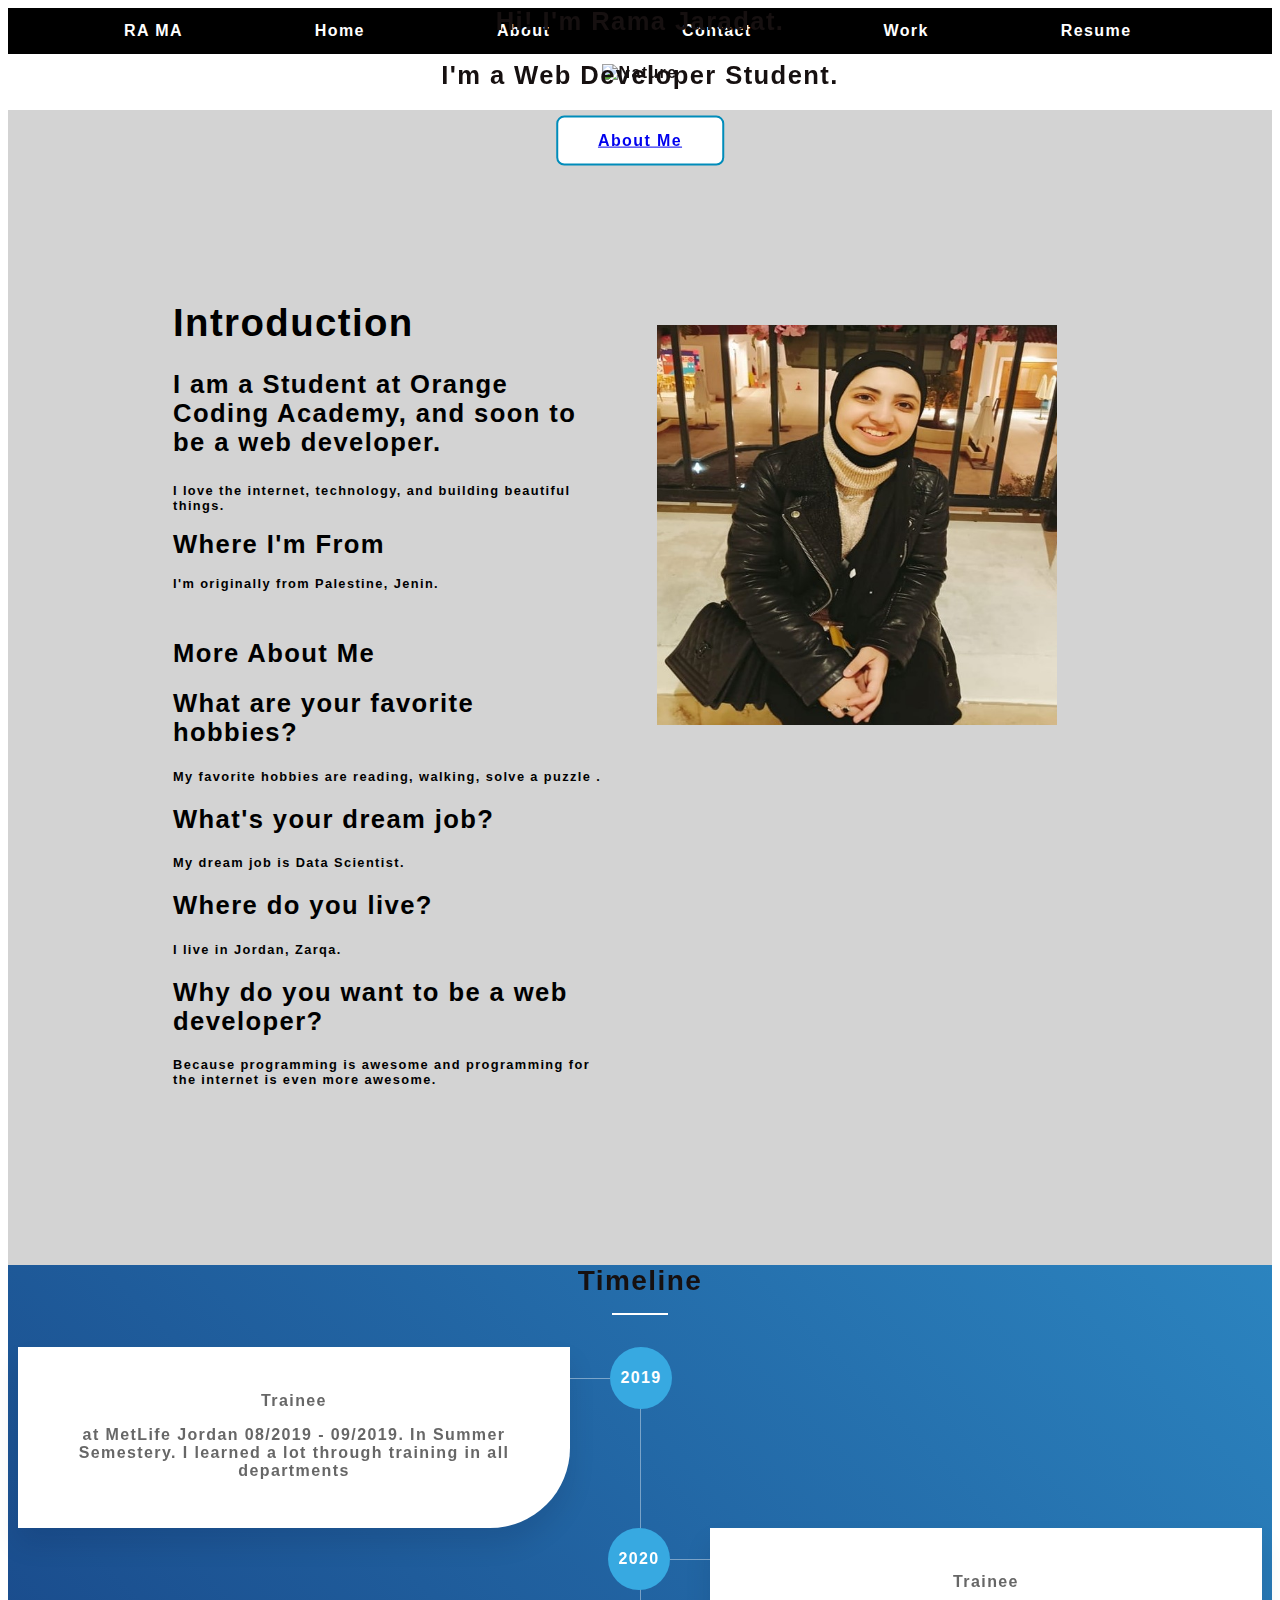
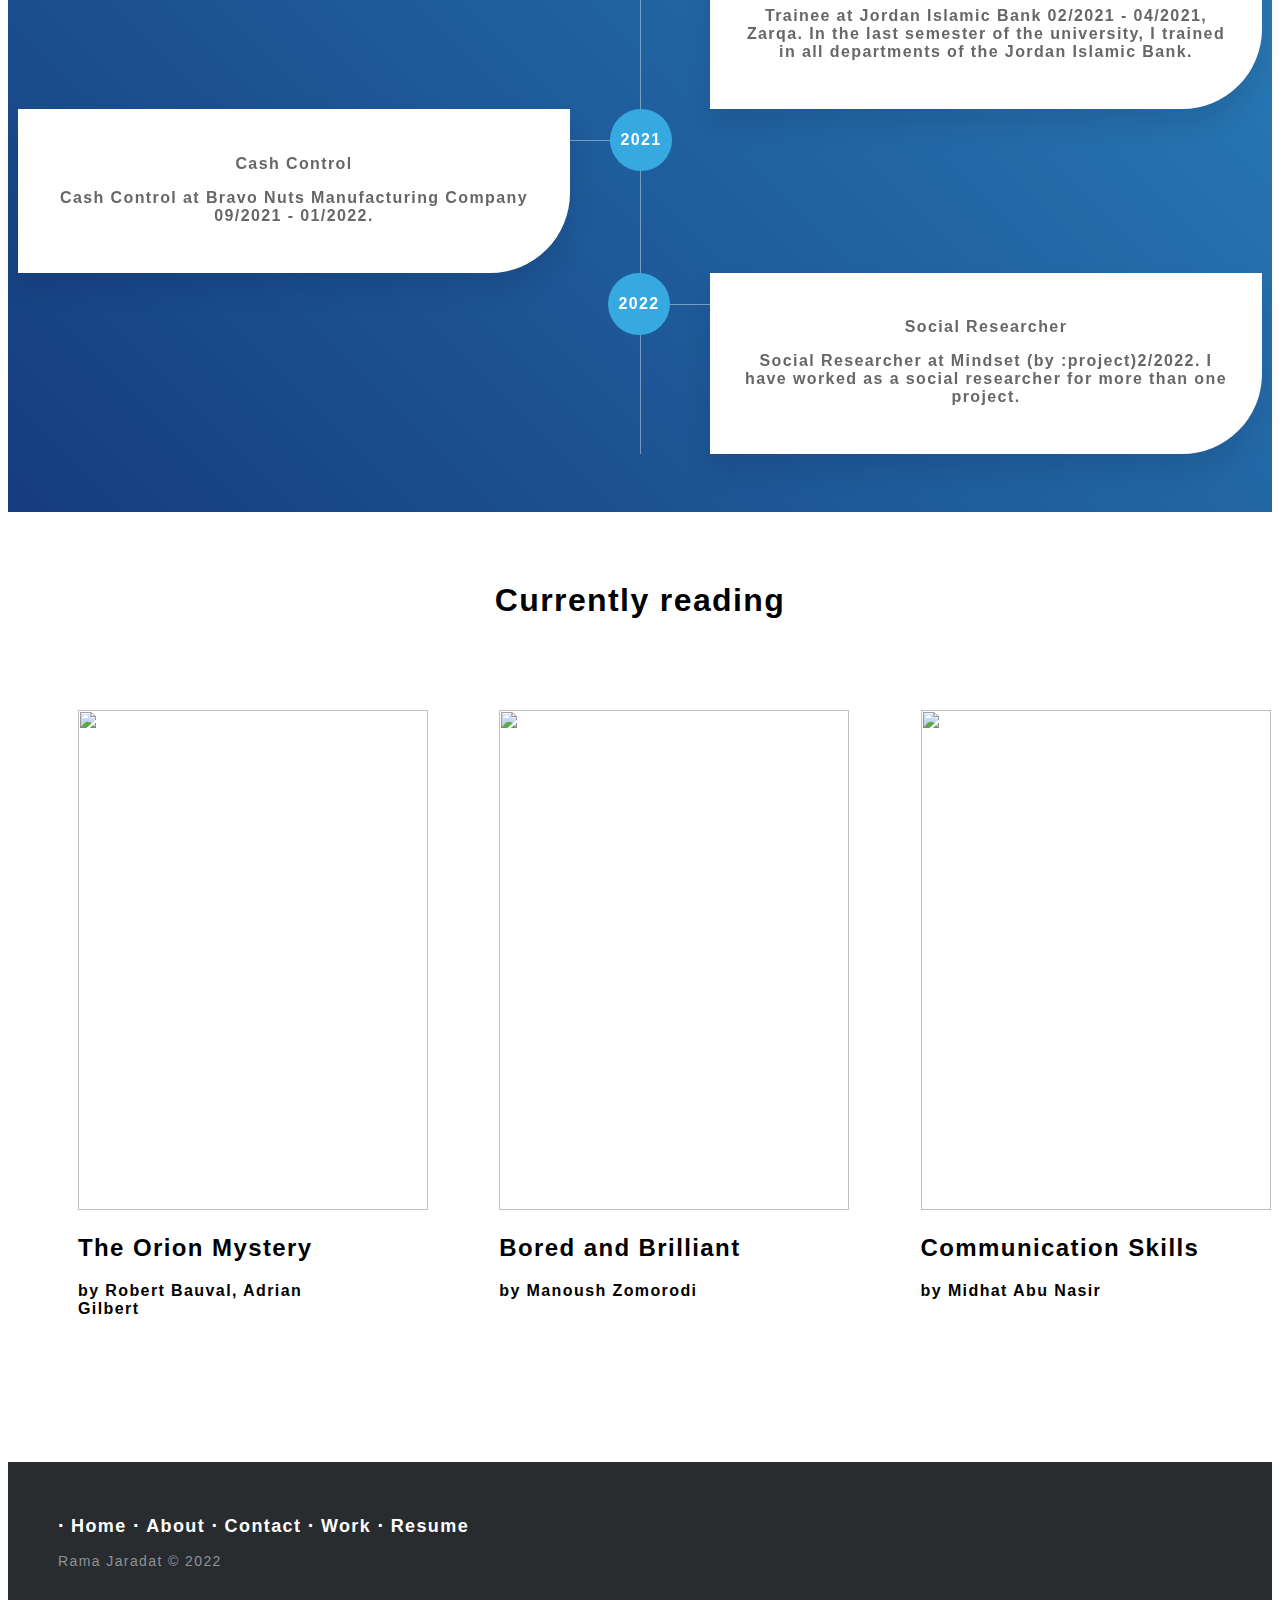
==== index.html @ 8adb6eec "added project2" ====
<!DOCTYPE html>
<html lang="en">
  <head>
    <meta charset="UTF-8" />
    <meta http-equiv="X-UA-Compatible" content="IE=edge" />
    <meta name="viewport" content="width=device-width, initial-scale=1.0" />
    <title>Document</title>
    <link rel="stylesheet" href="style.css" />
    <link rel="stylesheet" href="../css.Bootdtrap.css" />
    <link rel="stylesheet" href="https://cdnjs.cloudflare.com/ajax/libs/font-awesome/4.7.0/css/font-awesome.min.css">
    

    
  </head>
  <body>
    <header class="header">
      <nav>
        <ul>
          <li>
            <a href="index.html" aria-disabled="True"><strong>RA MA</strong></a>
          </li>

          <li class="Home"><a href="index.html">Home</a></li>
          <li class="Home"><a href="#img2">About</a></li>
          <li class="Home"><a href="index1.html">Contact</a></li>
          <li class="Home"><a href="index2.html">Work</a></li>
          <li class="Home"><a href="Rama jaradat.pdf">Resume</a></li>

        </ul>
      </nav>
    </header>
    <main>
      <section class="section1">
        <div class="container">
          <img
            src="https://p4.wallpaperbetter.com/wallpaper/556/970/373/artwork-white-hexagon-abstract-3d-hd-wallpaper-preview.jpg"
            alt="Nature"
            style="width: 105%"
          />
          <div class="centered">
            <p style="font-size:2vw;">Hi! I'm Rama Jaradat.</p>
            <p style="font-size:2vw;"><strong> I'm a Web Developer Student.</strong></p>
            <button class="button"><a href="#img2">About Me</a></button>
          </div>
        </div>
      </section>
      <br />
      <div id="sec">
        <section>
          <h1 style="font-size:3vw;">Introduction</h1>
          <p style="font-size:2vw;">
            I am a Student at Orange Coding Academy, and soon to
            be a web developer.
          </p>
          <p style="font-size:1vw;">I love the internet, technology, and building beautiful things.</p>
          <!-- </section>
        <section class="location-section"> -->
          <h1 style="font-size:2vw;">Where I'm From</h1>
          <p style="font-size:1vw;">I'm originally from Palestine, Jenin.</p>

          <!-- </section>
        <section class="questions-section"> -->
          <br />
          <h1 style="font-size:2vw;">More About Me</h1>

          <h2 style="font-size:2vw;">What are your favorite hobbies?</h2>
          <p style="font-size:1vw;">
            My favorite hobbies are reading, walking, solve a puzzle  .
          </p>
          <h2 style="font-size:2vw;">What's your dream job?</h2>
          <p style="font-size:1vw;">
            My dream job is Data Scientist.
          </p>
          <h2 style="font-size:2vw;">Where do you live?</h2>
          <p style="font-size:1vw;">
            I live in Jordan, Zarqa.
          </p>
          <h2 style="font-size:2vw;">Why do you want to be a web developer?</h2>
          <p style="font-size:1vw;">
            Because programming is awesome and programming for the internet is
            even more awesome.
        </section>

          </p>

        <br />
        <br />
        <br />
        <div id="img2"><img src="2.jpg" alt="" /></div>
      </div>
      
      <br /><br /><br />


      <section>
        
        <div class="bg-gradient_solid">
          <div class="container">
            <div class="section-header">
                
              <h2>Timeline</h2>
              <hr />
            </div>
            <div class="steps">
              <div class="steps-container">
                <div class="content">
                  <h2>Trainee</h2>
                  <p>
                     at MetLife Jordan 08/2019 - 09/2019.
                     In Summer Semestery. I learned a lot through training in all departments
                  </p>
                </div>
                <i class="step-line"></i>
                <div class="date">2019</div>
              </div>
              <div class="steps-container">
                <div class="content">
                  <h2>Trainee</h2>
                  <p>
                    Trainee at Jordan Islamic Bank 02/2021 - 04/2021, Zarqa.
                    In the last semester of the university, I trained in all departments of the Jordan Islamic Bank.

                  </p>
                </div>
                <i class="step-line"></i>
                <div class="date">2020</div>
              </div>
              <div class="steps-container">
                <div class="content">
                  <h2>Cash Control</h2>
                  <p>
                    Cash Control at Bravo Nuts Manufacturing Company 09/2021 -
01/2022.

                  </p>
                </div>
                <i class="step-line"></i>
                <div class="date">2021</div>
              </div>
              <div class="steps-container">
                <div class="content">
                  <h2> Social Researcher</h2>
                  <p>
                    Social Researcher at Mindset (by :project)2/2022.
                    I have worked as a social researcher for more than one project.
                  </p>
                </div>
                <i class="step-line"></i>
                <div class="date">2022</div>
              </div>
            
    </main>
    <section>
        <div class="row">
            <h1>Currently reading</h1>
        <div class="column"><img src="https://images-na.ssl-images-amazon.com/images/I/51DW3WShL2L._SX342_SY445_QL70_ML2_.jpg" alt=""  width="350px" height="500px">
            <h2>The Orion Mystery</h2>
            <p>by Robert Bauval, Adrian Gilbert</p>
        </div>
        <div class="column"><img src="https://hips.hearstapps.com/vader-prod.s3.amazonaws.com/1615445785-41Vj7FbpyAL.jpg?crop=1xw:1xh;center,top&resize=768:*" alt=""  width="350px" height="500px">
            <h2>Bored and Brilliant</h2>
    <p>by Manoush Zomorodi      </p>
        </div>
        <div class="column"><img src="https://www.noor-book.com/publice/covers_cache_webp/19/9/4/e/45c7c4367e94e0478933aec17809ffda.jpg.webp" alt="" width="350px" height="500px" >
            <h2>Communication Skills</h2>
    <p> by Midhat Abu Nasir</p>
        </div>
    </div>
 </section>
 <br>
 <br>
 <br>
 <br>
 <div>
    <br>
    <br>
    <br>
    <br>
    <br><br>
    <br>
    <br><br><br><br><br><br><br><br><br>    <br><br><br><br><br><br><br><br><br>
    <footer class="footer-distributed">

       

        <div class="footer-left">

            <p class="footer-links">
                <a class="link-1" href="index.html">Home</a>

                <a href="#img2">About</a>

                <a href="index1.html">Contact</a>

                <a href="index2.html">Work</a>

                <a href="Rama jaradat.pdf">Resume</a>

            </p>

            <p>Rama Jaradat &copy; 2022</p>
        </div>

</footer>
</div>
  </body>
</html>
---- style.css ----
@media screen and (max-width: 100%) {.bg-gradient_solid 
    float:none;
    display:block;
    text-align:center;}


/* header {
    min-height: 100vh; 
    font-family: 'Segoe UI', Tahoma, Geneva, Verdana, sans-serif;
    margin: 0;
    padding: 0;
    box-sizing: border-box;}
    
    .header {
      position: sticky;
      top: 0;
    } 
       ul {
        width: 100%;
        display: flex;
        justify-content: flex-end;
        box-sizing: border-box;
        padding: 20px;
        background: #000;}
        
        li {
          list-style: none;
          margin-right: 20px;
          font-size: 25px;
          font-weight: bold;}
          
          a {
            text-decoration: none;
            color: #1ac;
          }  */


@media screen and (max-width: 500px) {.header
     float:none;
    display:block;
    text-align:center;
}

.header nav {
    position: sticky;
    top: 0;

}
 ul {
    list-style-type: none;
    margin: 0;
    padding: 0;
    overflow: hidden;
    background-color:black;
    
        
    
  }
  
  li {
    float: left;
  }


  li a {
    display: block;
    color: white;
    text-align: center;
    padding: 14px 16px;
    text-decoration: none;
    margin-left: 100px;
  }
  .Home {
    float: left;
    
  }
  
  .Home a {
    display: block;
    color:white;
    text-align: center;
    padding: 14px 16px;
    text-decoration: none;
    margin-left: 100px;
  }
  
  .Home a:hover {
    background-color:#008CBA;
  }

 
  
  .container {
    position: relative;
    text-align: center;
    color: rgb(22, 16, 16);
  }
  .centered {
    position: absolute;
    top: 50%;
    left: 50%;
    transform: translate(-50%, -50%);
    font-size: x-large;
    font-family:Arial, Helvetica, sans-serif;
  }
  
  .button {background-color: white;
    font-size: 16px;
    padding: 14px 40px;
    border-radius: 8px;
    color: black; 
  border: 2px solid #008CBA;
}

.button:hover {
    background-color: #008CBA;
    color: white;
  }




 #sec img {
width: 500px; 
    height: 500px;
    margin-right: 0px; 
    padding: 50px;
   

 }

 #sec {display: flex;
    float: right; 
    margin-right: 0%; 
    padding: 165px;
    color: black;
    background-color:#D3D3D3;
    
   
}

#sec h1 p {
font-size:x-large;
}

#sec h1 {color:black;
font-weight: bolder;
font-family: Arial, Helvetica, sans-serif;}




:root {
    --primary: #37a9e1;
    --primary-gradient: linear-gradient(45deg, #153c7e 0%, #37a9e1 100%);
  }
  .section-header {
    text-align: center;
  }
  .section-header h2 {
    font-size: 28px;
    font-weight: 700;
    margin-bottom: 16px;
  }
  .section-header hr {
    border: 1px solid #fff;
    width: 56px;
  }
  .bg-gradient_solid {
    background: var(--primary-gradient);
    color: #fff;
    padding: 48px 0;
  }
  .steps {
    position: relative;
    margin-top: 32px;
  }
  .steps::after {
    content: "";
    position: absolute;
    width: 1px;
    background-color: white;
    opacity: 0.4;
    top: 0;
    bottom: 0;
    left: 50%;
  }
  
  .steps .content p {
    color: #676767;
    font-size: 16px;
  }
  
  .steps .content h2 {
    font-weight: 600;
    font-size: 16px;
    color: #676767;
  }
  
  .steps-container {
    position: relative;
    background-color: inherit;
    width: calc(50% + 32px);
  }
  
  .steps-container .content {
    padding: 32px;
    background-color: white;
    position: relative;
    border-radius: 0px 0px 80px 0px;
    box-shadow: 0px 16px 27px rgb(0 11 30 / 10%);
  }
  
  .steps .steps-container:nth-child(even) {
    left: calc(50% - 32px);
    flex-direction: row-reverse;
  }
  
  .steps-container {
    display: flex;
  }
  
  .steps .steps-container .date {
    font-weight: 900;
    font-size: 16px;
    color: #ffffff;
    margin-bottom: 10px;
    width: 62px;
    height: 62px;
    background-color: var(--primary);
    border-radius: 50%;
    flex-shrink: 0;
    align-items: center;
    display: flex;
    justify-content: center;
    z-index: 777;
  }
  
  .step-line {
    width: 40px;
    background-color: #fff;
    height: 1px;
    margin-top: 31px;
    opacity: 0.4;
    flex-shrink: 0;
  }
  
  @media (max-width: 767px) {
    .steps::after {
      left: 32px;
    }
    .steps-container {
      left: 0;
      flex-direction: row-reverse;
      width: auto;
      margin-bottom: 16px;
    }
    .steps .steps-container:nth-child(even) {
      left: 0;
    }
  }
  

  * {
    box-sizing: border-box;
  }
  
  /* Create three equal columns that floats next to each other */
  .column {
    float: left;
    width: 33.33%;
    padding: 70px;
    height: 300px; /* Should be removed. Only for demonstration */
  }
  
  /* Clear floats after the columns */
  .row:after {
    content: "";
    display: table;
    clear: both;
  }


  .row h1 {
    text-align: center;
    margin-top: 70px;
  }


  

  *, *:before, *:after {
    box-sizing: border-box;
    -webkit-font-smoothing: antialiased;
    -moz-osx-font-smoothing: grayscale;
  }
  
  .bo {
    background: linear-gradient(to right,  #008CBA 0%, #007bb5 100%);
    font-size: 12px;
  }
  
  body, button, input {
    font-family: 'Montserrat', sans-serif;
    font-weight: 700;
    letter-spacing: 1.4px;
  }
  
  .background {
    display: flex;
    min-height: 100vh;
  }
  
  .container {
    flex: 0 1 700px;
    margin: auto;
    padding: 10px;
  }
  
  .screen {
    position: relative;
    background: white;
    border-radius: 15px;
  }
  
  /* .screen:after {
    content: '';
    display: block;
    position: absolute;
    top: 0;
    left: 20px;
    right: 20px;
    bottom: 0;
    border-radius: 15px;
    box-shadow: 0 20px 40px rgba(0, 0, 0, .4);
    z-index: -1;
  } */
  
  .screen-header {
    display: flex;
    align-items: center;
    padding: 10px 20px;
    background: rgb(195, 185, 185);
    border-top-left-radius: 15px;
    border-top-right-radius: 15px;
  }
  
  .screen-header-left {
    margin-right: auto;
  }
  
  /* .screen-header-button {
    display: inline-block;
    width: 8px;
    height: 8px;
    margin-right: 3px;
    border-radius: 8px;
    background: rgb(131, 47, 47);
  } */
  
  /* .screen-header-button.close {
    background:  #008CBA;
  }
  
  .screen-header-button.maximize {
    background: #e8e925;
  }
  
  .screen-header-button.minimize {
    background: #74c54f;
  } */
  
  /* .screen-header-right {
    display: flex;
  }
  
  .screen-header-ellipsis {
    width: 3px;
    height: 3px;
    margin-left: 2px;
    border-radius: 8px;
    background: #999;
  } */
  
  .screen-body {
    display: flex;
  }
  
  .screen-body-item {
    flex: 1;
    padding: 50px;
  }
  
  .screen-body-item.left {
    display: flex;
    flex-direction: column;
    margin-top: 10px;
  }
  
  .app-title {
    display: flex;
    flex-direction: column;
    position: relative;
    color:  #008CBA;
    font-size: 26px;
  }
  
  /* .app-title:after {
    content: '';
    display: block;
    position: absolute;
    left: 0;
    bottom: -10px;
    width: 25px;
    height: 4px;
    background:  #008CBA;
  } */
  
  .app-contact {
    margin-top: 20px;
    font-size: 8px;
    color: #888;
    display: inline-block;
  }
  
  .app-form-group {
    margin-bottom: 15px;
  }
  
  .app-form-group.message {
    margin-top: 40px;
  }
  
  .app-form-group.buttons {
    margin-bottom: 0;
    text-align: right;
  }
  
  .app-form-control {
    width: 100%;
    padding: 10px 0;
    background: none;
    border: none;
    border-bottom: 1px solid #666;
    color: #666;
    font-size: 14px;
    text-transform: uppercase;
    outline: none;
    transition: border-color .2s;
  }
  
  .app-form-control::placeholder {
    color: #666;
  }
  
  .app-form-control:focus {
    border-bottom-color: #ddd;
  }
  
  .app-form-button {
    background: none;
    border: none;
    color:  #008CBA;
    font-size: 14px;
    cursor: pointer;
    outline: none;
  }
  
  .app-form-button:hover {
    color:  #008CBA;
  }
  
  /* .credits {
    display: flex;
    justify-content: center;
    align-items: center;
    margin-top: 20px;
    color: #ffa4bd;
    font-family: 'Roboto Condensed', sans-serif;
    font-size: 16px;
    font-weight: normal;
  } */
  
  /* .credits-link {
    display: flex;
    align-items: center;
    color: #fff;
    font-weight: bold;
    text-decoration: none;
  }
  
  .dribbble {
    width: 20px;
    height: 20px;
    margin: 0 5px;
  } */
  
  @media screen and (max-width: 520px) {
    .screen-body {
      flex-direction: column;
    }
  
    .screen-body-item.left {
      margin-bottom: 30px;
    }
  
    .app-title {
      flex-direction: row;
    }
  
    .app-title span {
      margin-right: 12px;
    }
  
    .app-title:after {
      display: none;
    }
  }
  
  @media screen and (max-width: 600px) {
    .screen-body {
      padding: 40px;
    }
  
    .screen-body-item {
      padding: 0;
    }
  }
  

  /* .social {
    margin-top: 10px;
    font-size: 15px;
    color: #888;
  }

  .social a:hover {
    color:#008CBA;
    background-color: #fff;
    

} */

.fa {
    padding: 20px;
    font-size: 30px;
    width: 50px;
    text-align: left;
    text-decoration: none;
    margin: 5px 2px;
  }
  
  .fa:hover {
      opacity: 0.7;
  }

  .fa-linkedin {
    background: #007bb5;
    color: white;
  }


  

  .fa_custom {
    color: #0099CC;
   
    }

   
     
      /* Create three equal columns that floats next to each other */
      /* .soc {
        /* float: left; */
        /* width: 25%;
        padding: 20px;
        height: 100px; /* Should be removed. Only for demonstration */
        /* display: inline-block;
        text-align: center; */ */

      } 
       */
      /* Clear floats after the columns */
      .media:after {
        text-align:center ;
      }
    
    
      * {
        box-sizing: border-box;
      }
      
      .co {
        float: left;
        width: 33.33%;
        padding: 5px;
      }
      
      /* Clearfix (clear floats) */
      .ro::after {
        content: "";
        clear: both;
        display: table;
        height: 50%;
      }
      
      .h2 {
        text-align: center;
        margin-top: 50px;
      }
     
      

      
      
      .footer-distributed {
        background-color: #292c2f;
        box-shadow: 0 1px 1px 0 rgba(0, 0, 0, 0.12);
        box-sizing: border-box;
        width: 100%;
        text-align: left;
        font: normal 16px sans-serif;
        padding: 45px 50px;
      }
      
      .footer-distributed .footer-left p {
        color: #8f9296;
        font-size: 14px;
        margin: 0;
      }
      /* Footer links */
      
      .footer-distributed p.footer-links {
        font-size: 18px;
        font-weight: bold;
        color: #ffffff;
        margin: 0 0 10px;
        padding: 0;
        transition: ease .25s;
      }
      
      .footer-distributed p.footer-links a {
        display: inline-block;
        line-height: 1.8;
        text-decoration: none;
        color: inherit;
        transition: ease .25s;
      }
      
      .footer-distributed .footer-links a:before {
        content: "·";
        font-size: 20px;
        left: 0;
        color: #fff;
        display: inline-block;
        padding-right: 5px;
      }
      
      /* .footer-distributed .footer-links .link-1:before {
        content: none;
      }
      
      .footer-distributed .footer-right {
        float: right;
        margin-top: 6px;
        max-width: 180px;
      } */
/*       
      .footer-distributed .footer-right a {
        display: inline-block;
        width: 35px;
        height: 35px;
        background-color: #33383b;
        border-radius: 2px;
        font-size: 20px;
        color: #ffffff;
        text-align: center;
        line-height: 35px;
        margin-left: 3px;
        transition:all .25s;
      } */
      
      /* .footer-distributed .footer-right a:hover{transform:scale(1.1); -webkit-transform:scale(1.1);}
      
      .footer-distributed p.footer-links a:hover{text-decoration:underline;} */
      
      /* Media Queries */
      
      @media (max-width: 600px) {
        .footer-distributed .footer-left, .footer-distributed .footer-right {
          text-align: center;
        }
        .footer-distributed .footer-right {
          float: none;
          margin: 0 auto 20px;
        }
        .footer-distributed .footer-left p.footer-links {
          line-height: 1.8;
        }
      }
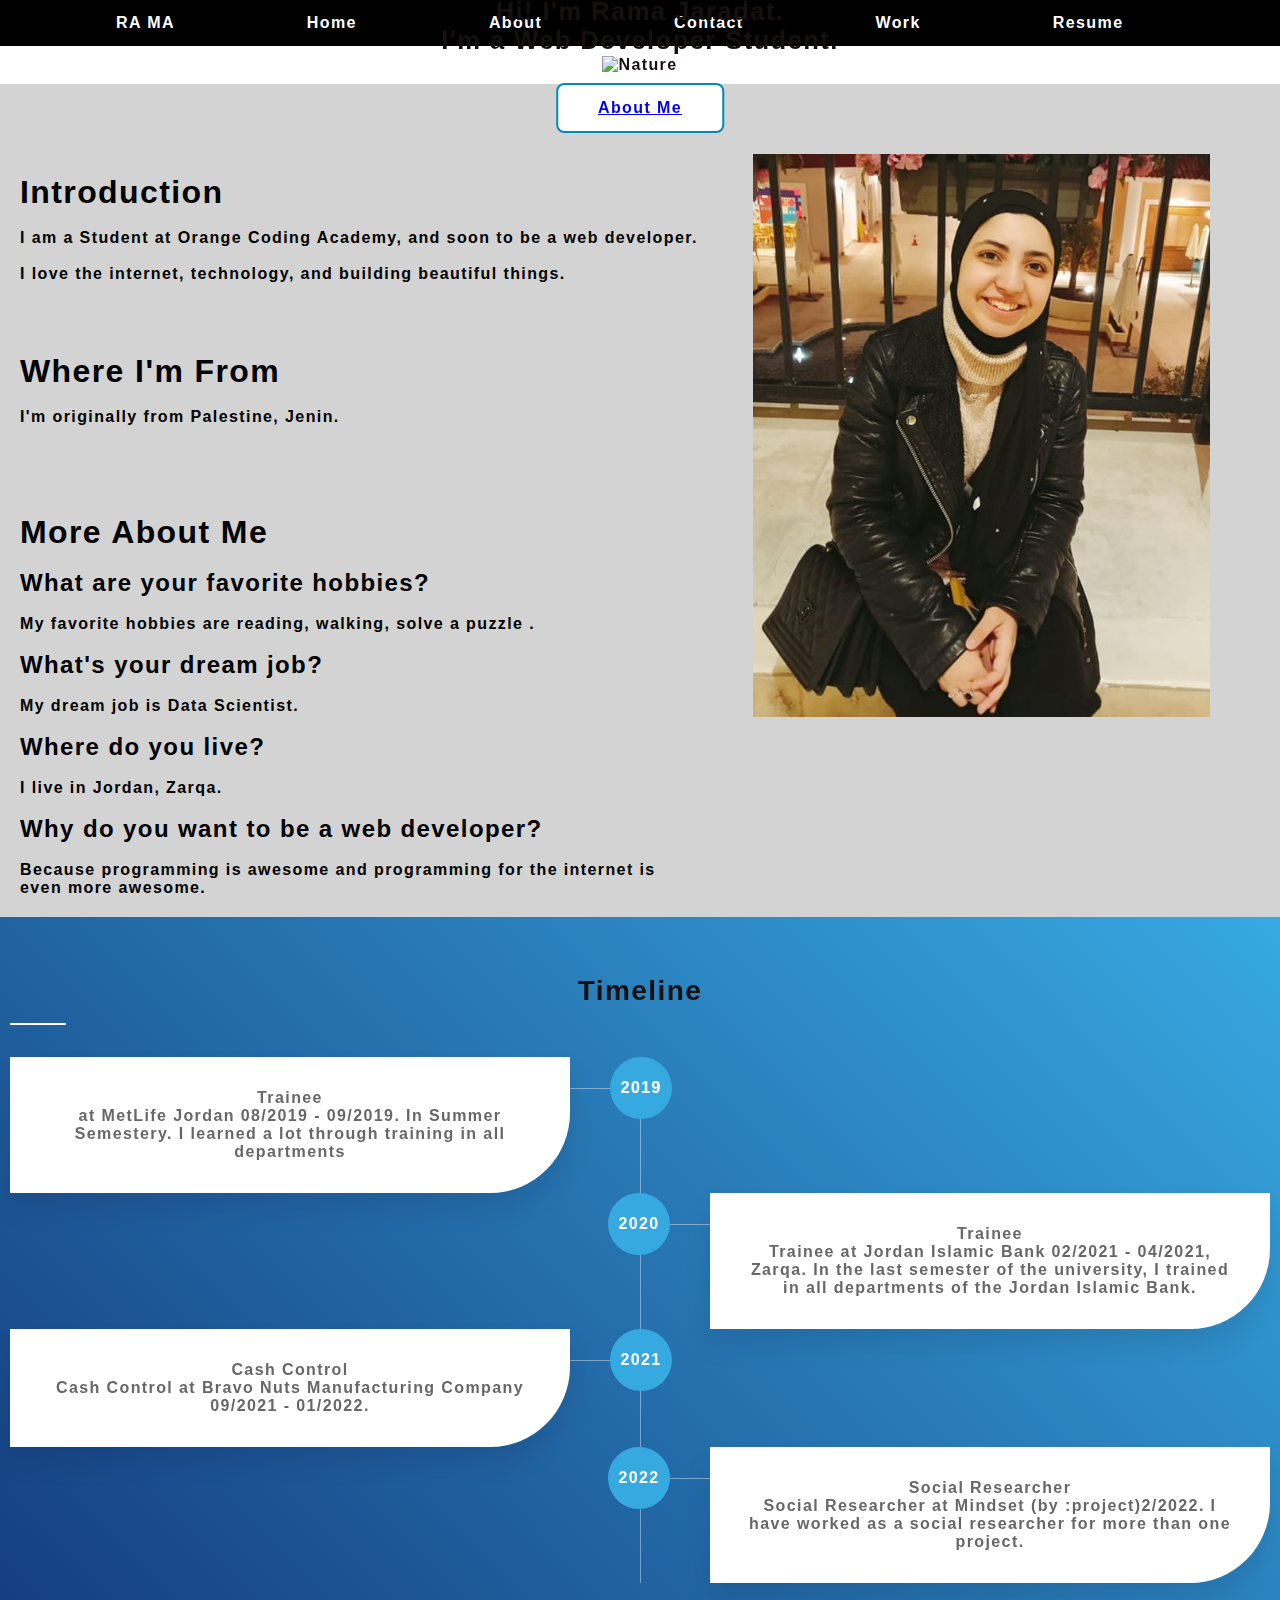
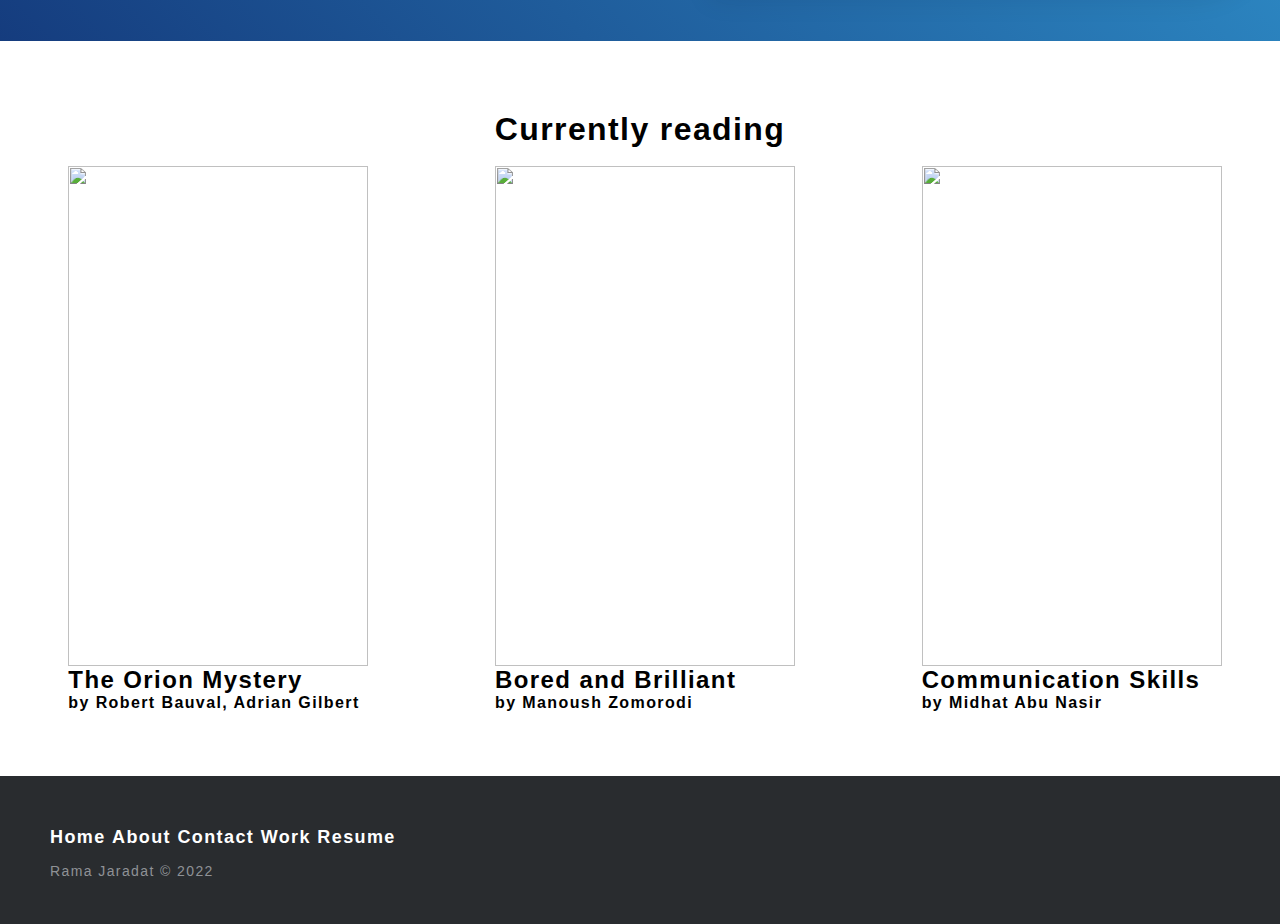
==== commit 34a72b08: "added in project" ====
--- a/index.html
+++ b/index.html
@@ -2,12 +2,14 @@
 <html lang="en">
   <head>
     <meta charset="UTF-8" />
-    <meta http-equiv="X-UA-Compatible" content="IE=edge" />
-    <meta name="viewport" content="width=device-width, initial-scale=1.0" />
-    <title>Document</title>
+    <meta name="viewport" content="width=device-width,initial-scale=1,maximum-scale=1,user-scalable=no">
+<meta http-equiv="X-UA-Compatible" content="IE=edge,chrome=1">
+<meta name="HandheldFriendly" content="true">
+    <title>Rama Jaradat Portfolio</title>
     <link rel="stylesheet" href="style.css" />
     <link rel="stylesheet" href="../css.Bootdtrap.css" />
-    <link rel="stylesheet" href="https://cdnjs.cloudflare.com/ajax/libs/font-awesome/4.7.0/css/font-awesome.min.css">
+    <!-- <link rel="stylesheet" href="https://cdnjs.cloudflare.com/ajax/libs/font-awesome/4.7.0/css/font-awesome.min.css"> -->
+    <link rel="stylesheet" href="https://fontawesome.com/">
     
 
     
@@ -35,61 +37,60 @@
           <img
             src="https://p4.wallpaperbetter.com/wallpaper/556/970/373/artwork-white-hexagon-abstract-3d-hd-wallpaper-preview.jpg"
             alt="Nature"
-            style="width: 105%"
+            style="width: 100%"
           />
           <div class="centered">
             <p style="font-size:2vw;">Hi! I'm Rama Jaradat.</p>
-            <p style="font-size:2vw;"><strong> I'm a Web Developer Student.</strong></p>
+            <p style="font-size:2vw;"><strong> I'm a Web Developer Student.</strong></p><br>
             <button class="button"><a href="#img2">About Me</a></button>
           </div>
         </div>
       </section>
-      <br />
       <div id="sec">
         <section>
-          <h1 style="font-size:3vw;">Introduction</h1>
-          <p style="font-size:2vw;">
+          <h1>Introduction</h1><br>
+          <p>
             I am a Student at Orange Coding Academy, and soon to
             be a web developer.
           </p>
-          <p style="font-size:1vw;">I love the internet, technology, and building beautiful things.</p>
+          <br>
+          <p>I love the internet, technology, and building beautiful things.</p>
           <!-- </section>
         <section class="location-section"> -->
-          <h1 style="font-size:2vw;">Where I'm From</h1>
-          <p style="font-size:1vw;">I'm originally from Palestine, Jenin.</p>
+          <h1>Where I'm From</h1><br>
+          <p>I'm originally from Palestine, Jenin.</p>
 
           <!-- </section>
         <section class="questions-section"> -->
           <br />
-          <h1 style="font-size:2vw;">More About Me</h1>
-
-          <h2 style="font-size:2vw;">What are your favorite hobbies?</h2>
-          <p style="font-size:1vw;">
+          <h1>More About Me</h1>
+          <br>
+
+          <h2>What are your favorite hobbies?</h2><br>
+          <p>
             My favorite hobbies are reading, walking, solve a puzzle  .
           </p>
-          <h2 style="font-size:2vw;">What's your dream job?</h2>
-          <p style="font-size:1vw;">
+          <br>
+          <h2>What's your dream job?</h2>
+          <br><p>
             My dream job is Data Scientist.
-          </p>
-          <h2 style="font-size:2vw;">Where do you live?</h2>
-          <p style="font-size:1vw;">
+          </p><br>
+          <h2>Where do you live?</h2>
+          <br><p>
             I live in Jordan, Zarqa.
-          </p>
-          <h2 style="font-size:2vw;">Why do you want to be a web developer?</h2>
-          <p style="font-size:1vw;">
+          </p><br>
+          <h2>Why do you want to be a web developer?</h2><br>
+          <p>
             Because programming is awesome and programming for the internet is
             even more awesome.
+
+          </p>
         </section>
 
-          </p>
-
-        <br />
-        <br />
-        <br />
+        
         <div id="img2"><img src="2.jpg" alt="" /></div>
       </div>
       
-      <br /><br /><br />
 
 
       <section>
@@ -151,34 +152,27 @@
             
     </main>
     <section>
+      <h1>Currently reading</h1><br>
         <div class="row">
-            <h1>Currently reading</h1>
-        <div class="column"><img src="https://images-na.ssl-images-amazon.com/images/I/51DW3WShL2L._SX342_SY445_QL70_ML2_.jpg" alt=""  width="350px" height="500px">
-            <h2>The Orion Mystery</h2>
-            <p>by Robert Bauval, Adrian Gilbert</p>
+             <div class="column"><img src="https://images-na.ssl-images-amazon.com/images/I/51DW3WShL2L._SX342_SY445_QL70_ML2_.jpg" alt=""  >
+                <div class="text">
+                  <h2>The Orion Mystery</h2>
+                  <p>by Robert Bauval, Adrian Gilbert</p>
+                </div>
+             
+            </div>
+
+              <div class="column"><img src="https://hips.hearstapps.com/vader-prod.s3.amazonaws.com/1615445785-41Vj7FbpyAL.jpg?crop=1xw:1xh;center,top&resize=768:*" alt=""  >
+                  <h2>Bored and Brilliant</h2>
+                 <p>by Manoush Zomorodi      </p>
+             </div>
+             <div class="column"><img src="https://www.noor-book.com/publice/covers_cache_webp/19/9/4/e/45c7c4367e94e0478933aec17809ffda.jpg.webp" alt=""  >
+                 <h2>Communication Skills</h2>
+                 <p> by Midhat Abu Nasir</p>
+             </div>
         </div>
-        <div class="column"><img src="https://hips.hearstapps.com/vader-prod.s3.amazonaws.com/1615445785-41Vj7FbpyAL.jpg?crop=1xw:1xh;center,top&resize=768:*" alt=""  width="350px" height="500px">
-            <h2>Bored and Brilliant</h2>
-    <p>by Manoush Zomorodi      </p>
-        </div>
-        <div class="column"><img src="https://www.noor-book.com/publice/covers_cache_webp/19/9/4/e/45c7c4367e94e0478933aec17809ffda.jpg.webp" alt="" width="350px" height="500px" >
-            <h2>Communication Skills</h2>
-    <p> by Midhat Abu Nasir</p>
-        </div>
-    </div>
  </section>
- <br>
- <br>
- <br>
- <br>
- <div>
-    <br>
-    <br>
-    <br>
-    <br>
-    <br><br>
-    <br>
-    <br><br><br><br><br><br><br><br><br>    <br><br><br><br><br><br><br><br><br>
+
     <footer class="footer-distributed">
 
        
@@ -199,9 +193,9 @@
             </p>
 
             <p>Rama Jaradat &copy; 2022</p>
-        </div>
+          </div>
+
 
 </footer>
-</div>
   </body>
 </html>
--- a/style.css
+++ b/style.css
@@ -1,41 +1,19 @@
-@media screen and (max-width: 100%) {.bg-gradient_solid 
-    float:none;
-    display:block;
-    text-align:center;}
-
-
-/* header {
-    min-height: 100vh; 
-    font-family: 'Segoe UI', Tahoma, Geneva, Verdana, sans-serif;
-    margin: 0;
-    padding: 0;
-    box-sizing: border-box;}
-    
-    .header {
-      position: sticky;
-      top: 0;
-    } 
-       ul {
-        width: 100%;
-        display: flex;
-        justify-content: flex-end;
-        box-sizing: border-box;
-        padding: 20px;
-        background: #000;}
-        
-        li {
-          list-style: none;
-          margin-right: 20px;
-          font-size: 25px;
-          font-weight: bold;}
-          
-          a {
-            text-decoration: none;
-            color: #1ac;
-          }  */
-
-
-@media screen and (max-width: 500px) {.header
+html {
+scroll-behavior: smooth;
+
+}
+
+* {
+  box-sizing: border-box;
+  margin: 0;
+  padding: 0;
+}
+
+
+
+
+
+@media screen and (min-width: 768px) {.header
      float:none;
     display:block;
     text-align:center;
@@ -74,15 +52,7 @@
     float: left;
     
   }
-  
-  .Home a {
-    display: block;
-    color:white;
-    text-align: center;
-    padding: 14px 16px;
-    text-decoration: none;
-    margin-left: 100px;
-  }
+
   
   .Home a:hover {
     background-color:#008CBA;
@@ -121,8 +91,8 @@
 
 
  #sec img {
-width: 500px; 
-    height: 500px;
+width: 100%; 
+    /* height: 500px; */
     margin-right: 0px; 
     padding: 50px;
    
@@ -130,14 +100,25 @@
  }
 
  #sec {display: flex;
-    float: right; 
-    margin-right: 0%; 
-    padding: 165px;
+    /* float: right;  */
+    /* margin-right: 0%;  */
+    padding: 20px;
     color: black;
     background-color:#D3D3D3;
     
    
 }
+@media screen and (max-width: 767px) {
+  #sec {flex-direction: column-reverse;
+    /* float: right;  */
+    /* margin-right: 0%;  */
+    padding: 20px;
+    color: black;
+    background-color:#D3D3D3;
+    width: 100%;
+}
+}
+
 
 #sec h1 p {
 font-size:x-large;
@@ -145,7 +126,9 @@
 
 #sec h1 {color:black;
 font-weight: bolder;
-font-family: Arial, Helvetica, sans-serif;}
+font-family: Arial, Helvetica, sans-serif;
+text-align: left;
+}
 
 
 
@@ -261,27 +244,34 @@
   }
   
 
-  * {
-    box-sizing: border-box;
-  }
   
   /* Create three equal columns that floats next to each other */
   .column {
-    float: left;
-    width: 33.33%;
-    padding: 70px;
-    height: 300px; /* Should be removed. Only for demonstration */
-  }
-  
-  /* Clear floats after the columns */
-  .row:after {
-    content: "";
-    display: table;
-    clear: both;
-  }
-
-
-  .row h1 {
+   display: flex;
+   flex-direction: column;
+   width: 300px;
+    height: 600px;
+    margin-left: 10px;
+    margin-bottom: 10px;
+
+   
+    /* Should be removed. Only for demonstration */
+  }
+  
+  .column img {
+    width: 100%;
+    height: 500px;
+  }
+  .row {
+    display: flex;
+    flex-wrap: wrap;
+    justify-content: space-around;
+
+  }
+  
+
+
+  section>h1 {
     text-align: center;
     margin-top: 70px;
   }
@@ -349,38 +339,7 @@
     margin-right: auto;
   }
   
-  /* .screen-header-button {
-    display: inline-block;
-    width: 8px;
-    height: 8px;
-    margin-right: 3px;
-    border-radius: 8px;
-    background: rgb(131, 47, 47);
-  } */
-  
-  /* .screen-header-button.close {
-    background:  #008CBA;
-  }
-  
-  .screen-header-button.maximize {
-    background: #e8e925;
-  }
-  
-  .screen-header-button.minimize {
-    background: #74c54f;
-  } */
-  
-  /* .screen-header-right {
-    display: flex;
-  }
-  
-  .screen-header-ellipsis {
-    width: 3px;
-    height: 3px;
-    margin-left: 2px;
-    border-radius: 8px;
-    background: #999;
-  } */
+ 
   
   .screen-body {
     display: flex;
@@ -405,17 +364,16 @@
     font-size: 26px;
   }
   
-  /* .app-title:after {
-    content: '';
-    display: block;
-    position: absolute;
-    left: 0;
-    bottom: -10px;
-    width: 25px;
-    height: 4px;
-    background:  #008CBA;
-  } */
-  
+ .media {display: flex;
+  flex-direction: row-reverse;
+  flex-wrap: nowrap;
+  align-content: space-between;
+  justify-content: space-evenly;}
+
+  .med {    margin-top: 15px;
+  }
+  
+  .medi {margin-top: 0;}
   .app-contact {
     margin-top: 20px;
     font-size: 8px;
@@ -470,30 +428,7 @@
     color:  #008CBA;
   }
   
-  /* .credits {
-    display: flex;
-    justify-content: center;
-    align-items: center;
-    margin-top: 20px;
-    color: #ffa4bd;
-    font-family: 'Roboto Condensed', sans-serif;
-    font-size: 16px;
-    font-weight: normal;
-  } */
-  
-  /* .credits-link {
-    display: flex;
-    align-items: center;
-    color: #fff;
-    font-weight: bold;
-    text-decoration: none;
-  }
-  
-  .dribbble {
-    width: 20px;
-    height: 20px;
-    margin: 0 5px;
-  } */
+ 
   
   @media screen and (max-width: 520px) {
     .screen-body {
@@ -569,16 +504,9 @@
 
    
      
-      /* Create three equal columns that floats next to each other */
-      /* .soc {
-        /* float: left; */
-        /* width: 25%;
-        padding: 20px;
-        height: 100px; /* Should be removed. Only for demonstration */
-        /* display: inline-block;
-        text-align: center; */ */
-
-      } 
+      
+
+      
        */
       /* Clear floats after the columns */
       .media:after {
@@ -586,36 +514,46 @@
       }
     
     
-      * {
-        box-sizing: border-box;
-      }
-      
-      .co {
-        float: left;
-        width: 33.33%;
-        padding: 5px;
-      }
-      
-      /* Clearfix (clear floats) */
-      .ro::after {
-        content: "";
-        clear: both;
-        display: table;
-        height: 50%;
-      }
-      
-      .h2 {
-        text-align: center;
-        margin-top: 50px;
-      }
-     
+      
+      /* Create three equal columns that floats next to each other */
+  .co {
+    display: flex;
+    flex-direction: column;
+    width: 300px;
+     height: 600px;
+     margin-left: 10px;
+     margin-bottom: 10px;
+ 
+    
+     /* Should be removed. Only for demonstration */
+   }
+   
+   .co img {
+     width: 100%;
+     height: 500px;
+   }
+   .ro {
+     display: flex;
+     flex-wrap: wrap;
+     justify-content: space-around;
+ 
+   }
+   
+ 
+ 
+   section>h1 {
+     text-align: center;
+     margin-top: 70px;
+   }
+ 
+      
       
 
       
       
       .footer-distributed {
         background-color: #292c2f;
-        box-shadow: 0 1px 1px 0 rgba(0, 0, 0, 0.12);
+        box-shadow: 0 1px 1px 0 rgba(149, 43, 43, 0.12);
         box-sizing: border-box;
         width: 100%;
         text-align: left;
@@ -647,7 +585,7 @@
         transition: ease .25s;
       }
       
-      .footer-distributed .footer-links a:before {
+      /* .footer-distributed .footer-links a:before {
         content: "·";
         font-size: 20px;
         left: 0;
@@ -656,7 +594,7 @@
         padding-right: 5px;
       }
       
-      /* .footer-distributed .footer-links .link-1:before {
+      .footer-distributed .footer-links .link-1:before {
         content: none;
       }
       
@@ -664,7 +602,7 @@
         float: right;
         margin-top: 6px;
         max-width: 180px;
-      } */
+      } */ */
 /*       
       .footer-distributed .footer-right a {
         display: inline-block;
@@ -678,7 +616,7 @@
         line-height: 35px;
         margin-left: 3px;
         transition:all .25s;
-      } */
+      }
       
       /* .footer-distributed .footer-right a:hover{transform:scale(1.1); -webkit-transform:scale(1.1);}
       
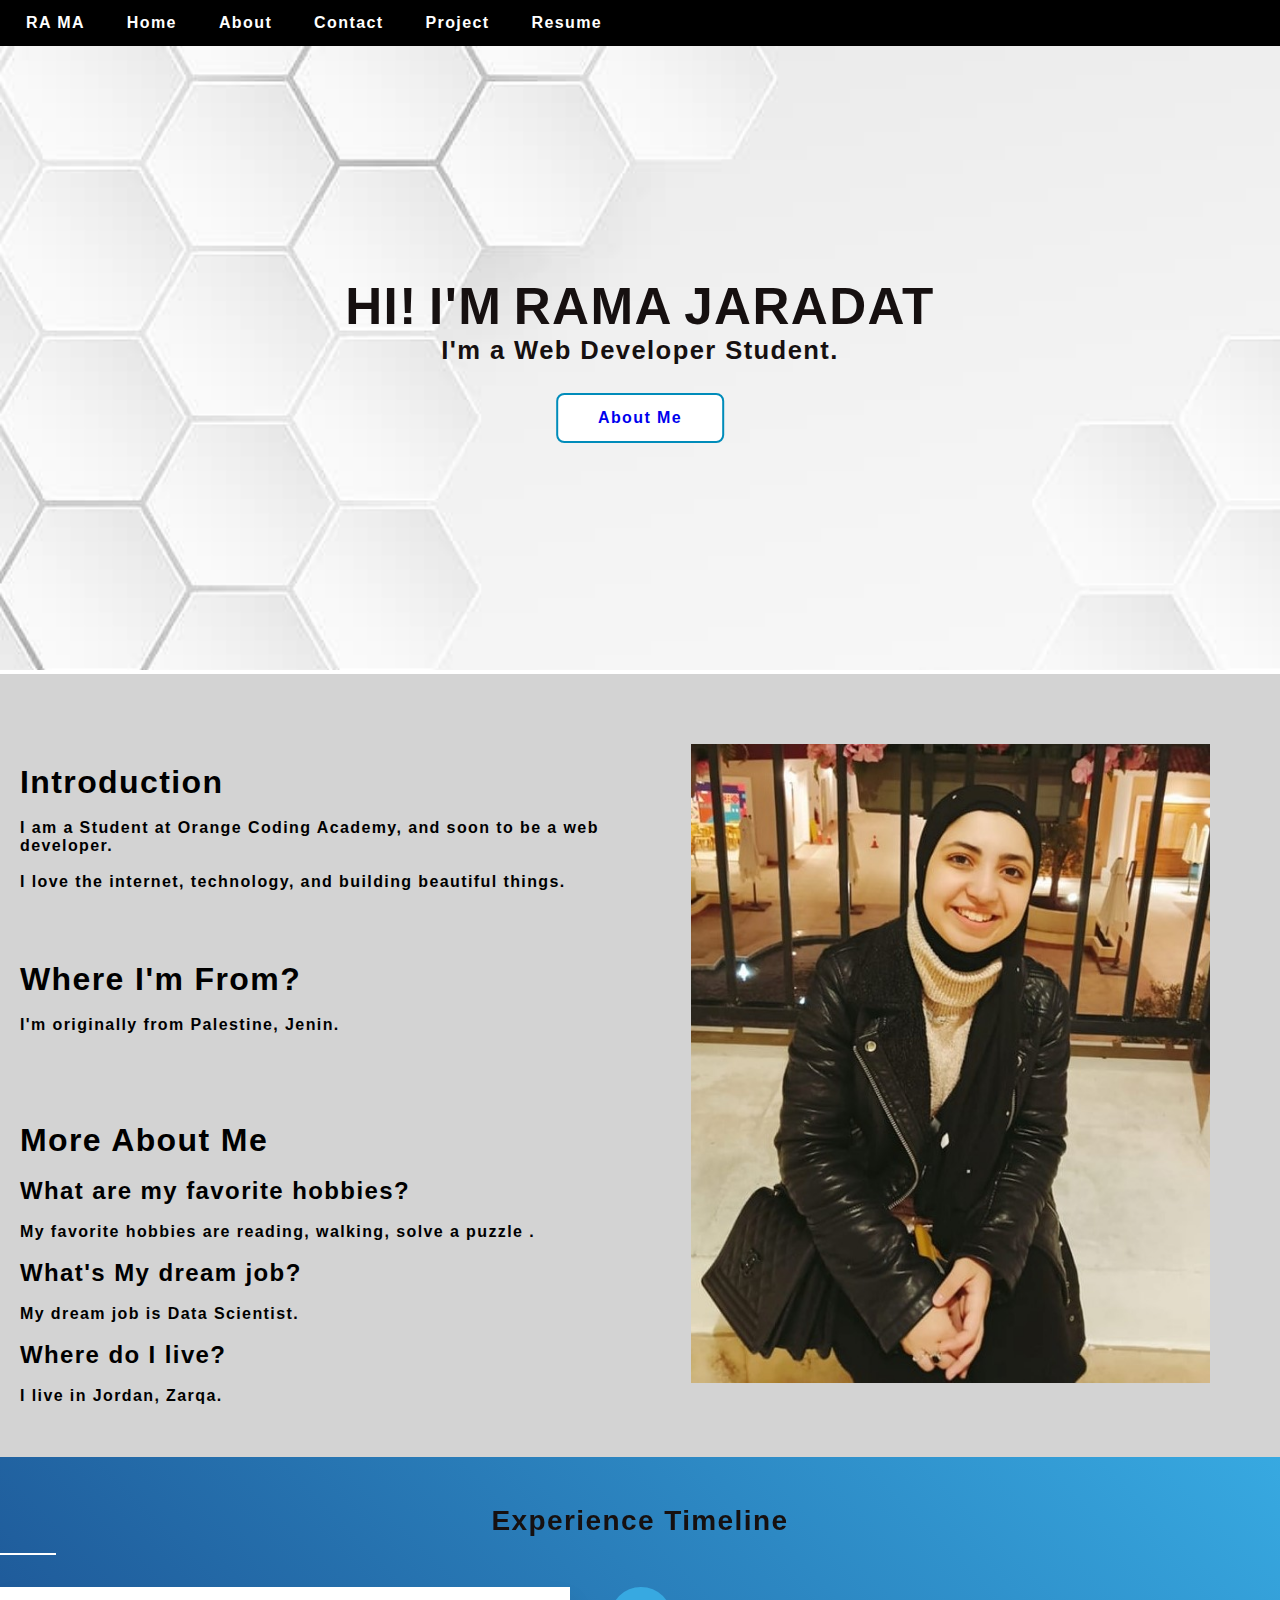
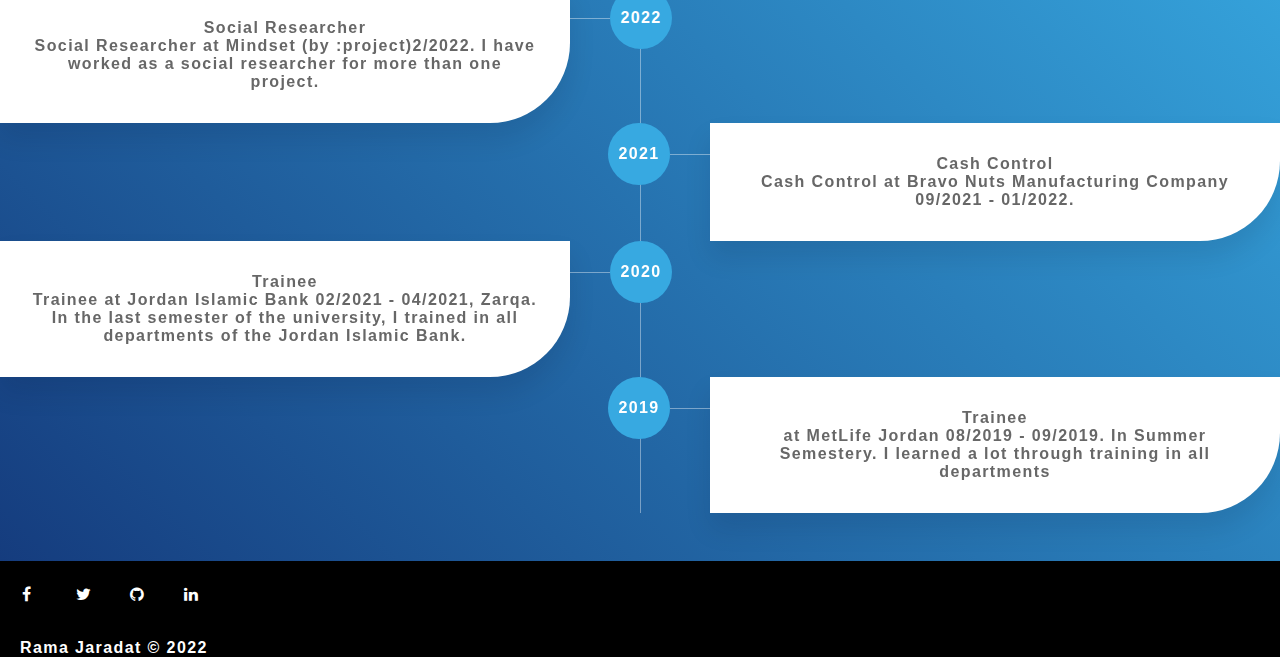
==== commit bc12be6b: "added my project" ====
--- a/index.html
+++ b/index.html
@@ -9,7 +9,8 @@
     <link rel="stylesheet" href="style.css" />
     <link rel="stylesheet" href="../css.Bootdtrap.css" />
     <!-- <link rel="stylesheet" href="https://cdnjs.cloudflare.com/ajax/libs/font-awesome/4.7.0/css/font-awesome.min.css"> -->
-    <link rel="stylesheet" href="https://fontawesome.com/">
+    <!-- <link rel="stylesheet" href="https://fontawesome.com/"> -->
+    <link rel="stylesheet" href="https://cdnjs.cloudflare.com/ajax/libs/font-awesome/4.7.0/css/font-awesome.min.css">  
     
 
     
@@ -19,13 +20,13 @@
       <nav>
         <ul>
           <li>
-            <a href="index.html" aria-disabled="True"><strong>RA MA</strong></a>
+            <a href="index.html" aria-disabled="True"><strong> RA MA</strong></a>
           </li>
 
           <li class="Home"><a href="index.html">Home</a></li>
           <li class="Home"><a href="#img2">About</a></li>
           <li class="Home"><a href="index1.html">Contact</a></li>
-          <li class="Home"><a href="index2.html">Work</a></li>
+          <li class="Home"><a href="index2.html">Project</a></li>
           <li class="Home"><a href="Rama jaradat.pdf">Resume</a></li>
 
         </ul>
@@ -35,15 +36,25 @@
       <section class="section1">
         <div class="container">
           <img
-            src="https://p4.wallpaperbetter.com/wallpaper/556/970/373/artwork-white-hexagon-abstract-3d-hd-wallpaper-preview.jpg"
+            src="wallpaper4.jpg"
             alt="Nature"
             style="width: 100%"
           />
-          <div class="centered">
+          <div class="conta">
+            <h2 class="title">
+              <span class="title-word title-word-1" style="font-size:4vw">Hi!</span>
+              <span class="title-word title-word-2" style="font-size:4vw">I'm</span>
+              <span class="title-word title-word-3" style="font-size:4vw">Rama</span>
+              <span class="title-word title-word-4" style="font-size:4vw">Jaradat</span>
+              </h2>
+              <p style="font-size:2vw;"><strong> I'm a Web Developer Student.</strong></p><br>
+              <button class="button"><a href="#img2" style="text-decoration: none;">About Me</a></button>
+          </div>
+          <!-- <div class="centered">
             <p style="font-size:2vw;">Hi! I'm Rama Jaradat.</p>
             <p style="font-size:2vw;"><strong> I'm a Web Developer Student.</strong></p><br>
             <button class="button"><a href="#img2">About Me</a></button>
-          </div>
+          </div> -->
         </div>
       </section>
       <div id="sec">
@@ -57,7 +68,7 @@
           <p>I love the internet, technology, and building beautiful things.</p>
           <!-- </section>
         <section class="location-section"> -->
-          <h1>Where I'm From</h1><br>
+          <h1>Where I'm From?</h1><br>
           <p>I'm originally from Palestine, Jenin.</p>
 
           <!-- </section>
@@ -66,24 +77,18 @@
           <h1>More About Me</h1>
           <br>
 
-          <h2>What are your favorite hobbies?</h2><br>
+          <h2>What are my favorite hobbies?</h2><br>
           <p>
             My favorite hobbies are reading, walking, solve a puzzle  .
           </p>
           <br>
-          <h2>What's your dream job?</h2>
+          <h2>What's My dream job?</h2>
           <br><p>
             My dream job is Data Scientist.
           </p><br>
-          <h2>Where do you live?</h2>
+          <h2>Where do I live?</h2>
           <br><p>
             I live in Jordan, Zarqa.
-          </p><br>
-          <h2>Why do you want to be a web developer?</h2><br>
-          <p>
-            Because programming is awesome and programming for the internet is
-            even more awesome.
-
           </p>
         </section>
 
@@ -99,20 +104,33 @@
           <div class="container">
             <div class="section-header">
                 
-              <h2>Timeline</h2>
+              <h2> Experience Timeline</h2>
               <hr />
             </div>
             <div class="steps">
               <div class="steps-container">
                 <div class="content">
-                  <h2>Trainee</h2>
-                  <p>
-                     at MetLife Jordan 08/2019 - 09/2019.
-                     In Summer Semestery. I learned a lot through training in all departments
-                  </p>
-                </div>
-                <i class="step-line"></i>
-                <div class="date">2019</div>
+                  <h2>Social Researcher</h2>
+                  <p>
+                    Social Researcher at Mindset (by :project)2/2022.
+                    I have worked as a social researcher for more than one project.
+                  </p>
+                </div>
+                <i class="step-line"></i>
+                <div class="date">2022</div>
+              </div>
+              <div class="steps-container">
+                <div class="content">
+                  <h2>Cash Control</h2>
+                  <p>
+                    Cash Control at Bravo Nuts Manufacturing Company 09/2021 -
+                    01/2022.
+                   
+
+                  </p>
+                </div>
+                <i class="step-line"></i>
+                <div class="date">2021</div>
               </div>
               <div class="steps-container">
                 <div class="content">
@@ -128,30 +146,19 @@
               </div>
               <div class="steps-container">
                 <div class="content">
-                  <h2>Cash Control</h2>
-                  <p>
-                    Cash Control at Bravo Nuts Manufacturing Company 09/2021 -
-01/2022.
-
-                  </p>
-                </div>
-                <i class="step-line"></i>
-                <div class="date">2021</div>
-              </div>
-              <div class="steps-container">
-                <div class="content">
-                  <h2> Social Researcher</h2>
-                  <p>
-                    Social Researcher at Mindset (by :project)2/2022.
-                    I have worked as a social researcher for more than one project.
-                  </p>
-                </div>
-                <i class="step-line"></i>
-                <div class="date">2022</div>
+                  <h2> Trainee</h2>
+                  <p>
+                    at MetLife Jordan 08/2019 - 09/2019.
+                     In Summer Semestery. I learned a lot through training in all departments
+                 
+                  </p>
+                </div>
+                <i class="step-line"></i>
+                <div class="date">2019</div>
               </div>
             
     </main>
-    <section>
+    <!-- <section>
       <h1>Currently reading</h1><br>
         <div class="row">
              <div class="column"><img src="https://images-na.ssl-images-amazon.com/images/I/51DW3WShL2L._SX342_SY445_QL70_ML2_.jpg" alt=""  >
@@ -171,29 +178,28 @@
                  <p> by Midhat Abu Nasir</p>
              </div>
         </div>
- </section>
-
-    <footer class="footer-distributed">
+ </section> -->
+
+    <footer class="foo">
 
        
-
-        <div class="footer-left">
-
-            <p class="footer-links">
-                <a class="link-1" href="index.html">Home</a>
-
-                <a href="#img2">About</a>
-
-                <a href="index1.html">Contact</a>
-
-                <a href="index2.html">Work</a>
-
-                <a href="Rama jaradat.pdf">Resume</a>
-
-            </p>
-
-            <p>Rama Jaradat &copy; 2022</p>
-          </div>
+      <ul>  
+        <li>   
+        <a href="https://www.facebook.com/rama.jaradat1/" class="fa fa-facebook"> </a>   
+        </li>  
+        <li>  
+        <a href="https://twitter.com/ramaaa727" class="fa fa-twitter"> </a>  
+        </li>  
+        <li>  
+        <a href="https://github.com/Ramajardat" class="fa fa-github"> </a>  
+        </li>  
+        <li>  
+        <a href="https://www.linkedin.com/in/rama-jaradat-ba54801a3/" class="fa fa-linkedin"> </a>  
+        </li>  
+       
+        <br>
+       <br><br><br>
+        <div class="copy"> <p style="color: white;">Rama Jaradat &copy; 2022</p></div> 
 
 
 </footer>
--- a/style.css
+++ b/style.css
@@ -46,7 +46,7 @@
     text-align: center;
     padding: 14px 16px;
     text-decoration: none;
-    margin-left: 100px;
+    margin-left: 10px;
   }
   .Home {
     float: left;
@@ -87,7 +87,61 @@
     color: white;
   }
 
-
+  .title-word {
+    animation: color-animation 4s linear infinite;
+  }
+  
+  .title-word-1 {
+    --color-1: #b0a9a4;
+    --color-2: #3D8DAE;
+    --color-3: #E4A9A8;
+  }
+  
+  .title-word-2 {
+    --color-1: #DBAD4A;
+    --color-2: #ACCFCB;
+    --color-3: #17494D;
+  }
+  
+  .title-word-3 {
+    --color-1: #ACCFCB;
+    --color-2: #E4A9A8;
+    --color-3: #ACCFCB;
+  }
+  
+  .title-word-4 {
+    --color-1: #3D8DAE;
+    --color-2: #DF8453;
+    --color-3: #E4A9A8;
+  }
+  
+  @keyframes color-animation {
+    0%    {color: var(--color-1)}
+    32%   {color: var(--color-1)}
+    33%   {color: var(--color-2)}
+    65%   {color: var(--color-2)}
+    66%   {color: var(--color-3)}
+    99%   {color: var(--color-3)}
+    100%  {color: var(--color-1)}
+  }
+  
+  /* Here are just some visual styles. 🖌 */
+  
+  .conta {
+    position: absolute;
+    top: 50%;
+    left: 50%;
+    transform: translate(-50%, -50%);
+    font-size: x-large;
+    font-family:Arial, Helvetica, sans-serif;
+  }
+  
+  .title {
+    font-family: "Montserrat", sans-serif;
+    font-weight: 800;
+    /* font-size: 8.5vw; */
+    text-transform: uppercase;
+  }
 
 
  #sec img {
@@ -298,13 +352,11 @@
   
   .background {
     display: flex;
-    min-height: 100vh;
-  }
+    min-height: 40vw;  }
   
   .container {
     flex: 0 1 700px;
     margin: auto;
-    padding: 10px;
   }
   
   .screen {
@@ -375,7 +427,7 @@
   
   .medi {margin-top: 0;}
   .app-contact {
-    margin-top: 20px;
+    margin-top: 50px;
     font-size: 8px;
     color: #888;
     display: inline-block;
@@ -476,7 +528,7 @@
 
 } */
 
-.fa {
+/* .fa {
     padding: 20px;
     font-size: 30px;
     width: 50px;
@@ -500,7 +552,7 @@
   .fa_custom {
     color: #0099CC;
    
-    }
+    } */
 
    
      
@@ -550,7 +602,7 @@
       
 
       
-      
+/*       
       .footer-distributed {
         background-color: #292c2f;
         box-shadow: 0 1px 1px 0 rgba(149, 43, 43, 0.12);
@@ -568,7 +620,7 @@
       }
       /* Footer links */
       
-      .footer-distributed p.footer-links {
+      /* .footer-distributed p.footer-links {
         font-size: 18px;
         font-weight: bold;
         color: #ffffff;
@@ -583,7 +635,7 @@
         text-decoration: none;
         color: inherit;
         transition: ease .25s;
-      }
+      } */ */
       
       /* .footer-distributed .footer-links a:before {
         content: "·";
@@ -621,7 +673,48 @@
       /* .footer-distributed .footer-right a:hover{transform:scale(1.1); -webkit-transform:scale(1.1);}
       
       .footer-distributed p.footer-links a:hover{text-decoration:underline;} */
-      
+
+      .foo {
+        background-color: rgb(158, 39, 39);
+        
+      }
+      .copy {
+        margin-top: 6px;
+      margin-left: 20px;
+      }
+       .fa {  
+        padding: 20px;  
+      text-align: center;  
+        margin: 5px 2px;  
+        font-size: 30px;  
+        width: 50px;  
+      }  
+      /* .fa-facebook {  
+        background: #3B5998;  
+        color: white;  
+      }  
+      .fa-twitter {  
+        background: #55ACEE;  
+        color: white;  
+      }   */
+        
+      .linked {  
+        background: #007bb5;  
+        color: white; 
+        opacity: 0.9;  
+ 
+      }   
+
+       .github {  
+        background: #007bb5;  
+        color: white;  
+        opacity: 0.9;  
+
+      } 
+        
+      .fa:hover {  
+          opacity: 0.9;  
+      }   */
       /* Media Queries */
       
       @media (max-width: 600px) {
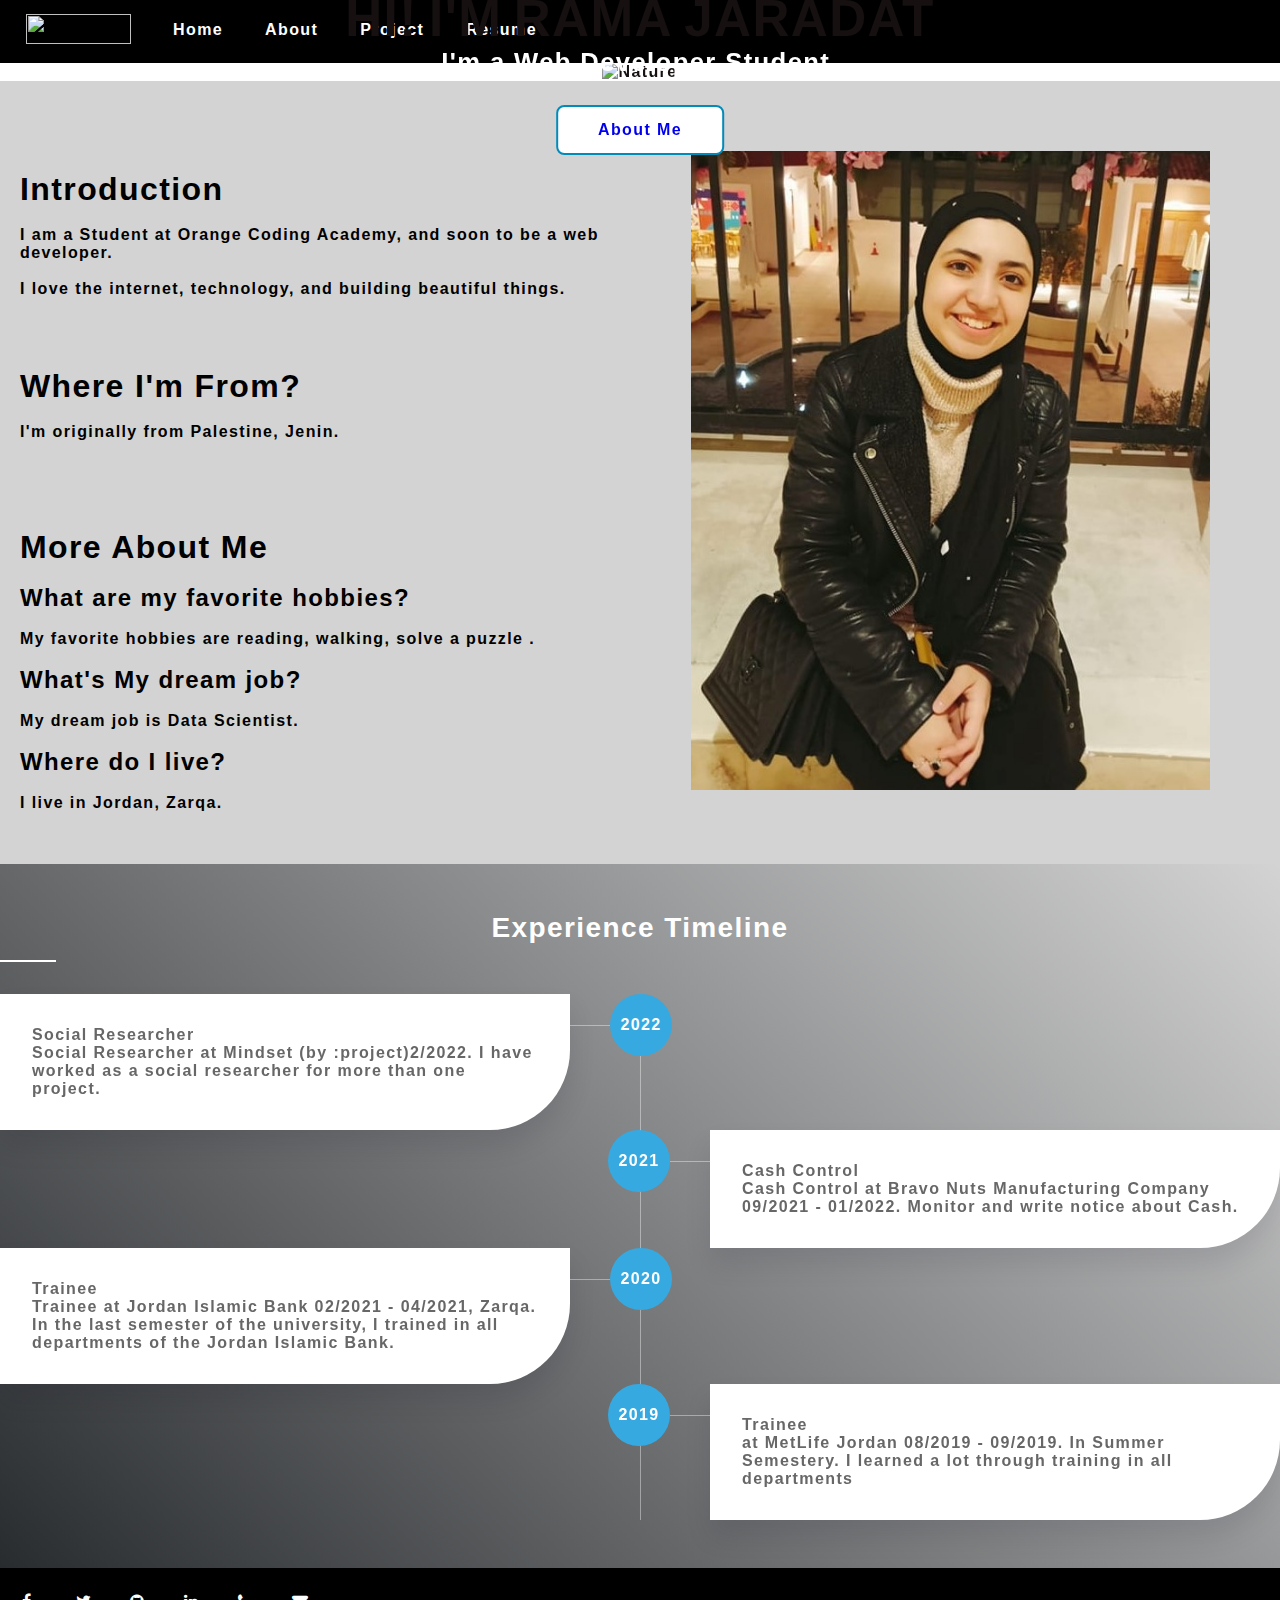
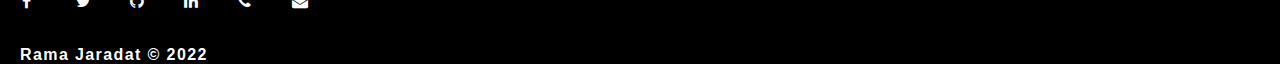
==== commit 8f799246: "changed the portfolio" ====
--- a/index.html
+++ b/index.html
@@ -19,24 +19,23 @@
     <header class="header">
       <nav>
         <ul>
-          <li>
-            <a href="index.html" aria-disabled="True"><strong> RA MA</strong></a>
+          <li style="font-size: 19px;">
+            <a href="index.html" aria-disabled="True"><img src="Logo1.jpg"  width="105px" height="30px"  alt=""></a>
           </li>
 
           <li class="Home"><a href="index.html">Home</a></li>
           <li class="Home"><a href="#img2">About</a></li>
-          <li class="Home"><a href="index1.html">Contact</a></li>
           <li class="Home"><a href="index2.html">Project</a></li>
-          <li class="Home"><a href="Rama jaradat.pdf">Resume</a></li>
+          <li class="Home"><a href="Rama jaradat.pdf" target="_blank">Resume</a></li>
 
         </ul>
       </nav>
     </header>
     <main>
       <section class="section1">
-        <div class="container">
+        <div class="container-sec">
           <img
-            src="wallpaper4.jpg"
+            src="paper4.jpg"
             alt="Nature"
             style="width: 100%"
           />
@@ -47,7 +46,7 @@
               <span class="title-word title-word-3" style="font-size:4vw">Rama</span>
               <span class="title-word title-word-4" style="font-size:4vw">Jaradat</span>
               </h2>
-              <p style="font-size:2vw;"><strong> I'm a Web Developer Student.</strong></p><br>
+              <p style="font-size:2vw; color: white;"><strong> I'm a Web Developer Student.</strong></p><br>
               <button class="button"><a href="#img2" style="text-decoration: none;">About Me</a></button>
           </div>
           <!-- <div class="centered">
@@ -125,6 +124,7 @@
                   <p>
                     Cash Control at Bravo Nuts Manufacturing Company 09/2021 -
                     01/2022.
+                    Monitor and write notice about Cash.
                    
 
                   </p>
@@ -185,17 +185,25 @@
        
       <ul>  
         <li>   
-        <a href="https://www.facebook.com/rama.jaradat1/" class="fa fa-facebook"> </a>   
+        <a href="https://www.facebook.com/rama.jaradat1/" class="fa fa-facebook" target="_blank"> </a>   
         </li>  
         <li>  
-        <a href="https://twitter.com/ramaaa727" class="fa fa-twitter"> </a>  
+        <a href="https://twitter.com/ramaaa727" class="fa fa-twitter" target="_blank"> </a>  
         </li>  
         <li>  
-        <a href="https://github.com/Ramajardat" class="fa fa-github"> </a>  
+        <a href="https://github.com/Ramajardat" class="fa fa-github" target="_blank"> </a>  
         </li>  
         <li>  
-        <a href="https://www.linkedin.com/in/rama-jaradat-ba54801a3/" class="fa fa-linkedin"> </a>  
-        </li>  
+        <a href="https://www.linkedin.com/in/rama-jaradat-ba54801a3/" class="fa fa-linkedin" target="_blank"> </a>  
+        </li>  
+        <li>
+          <a href="tel:778084901" class="fa fa-phone"></a>
+
+        </li>
+        <li>
+        <a href="mailto:ramajardat6@gmail.com" class="fa fa-envelope" ></a>
+
+        </li>
        
         <br>
        <br><br><br>
--- a/style.css
+++ b/style.css
@@ -50,6 +50,7 @@
   }
   .Home {
     float: left;
+    margin-top: 7px;
     
   }
 
@@ -60,7 +61,7 @@
 
  
   
-  .container {
+  .container-sec {
     position: relative;
     text-align: center;
     color: rgb(22, 16, 16);
@@ -87,12 +88,19 @@
     color: white;
   }
 
+  @media screen and (max-width:670px) {
+    .button {display:block;
+    margin:0.4em auto;
+    height: 30px;
+    }
+    
+  }
   .title-word {
     animation: color-animation 4s linear infinite;
   }
   
   .title-word-1 {
-    --color-1: #b0a9a4;
+    --color-1: #efe7e2;
     --color-2: #3D8DAE;
     --color-3: #E4A9A8;
   }
@@ -100,7 +108,7 @@
   .title-word-2 {
     --color-1: #DBAD4A;
     --color-2: #ACCFCB;
-    --color-3: #17494D;
+    --color-3: #6ab6bc;
   }
   
   .title-word-3 {
@@ -159,7 +167,7 @@
     padding: 20px;
     color: black;
     background-color:#D3D3D3;
-    
+    justify-content: space-evenly;    
    
 }
 @media screen and (max-width: 767px) {
@@ -189,7 +197,7 @@
 
 :root {
     --primary: #37a9e1;
-    --primary-gradient: linear-gradient(45deg, #153c7e 0%, #37a9e1 100%);
+        --primary-gradient: linear-gradient(45deg, #292c2f 0%, #d3d3d3 100%)
   }
   .section-header {
     text-align: center;
@@ -198,6 +206,7 @@
     font-size: 28px;
     font-weight: 700;
     margin-bottom: 16px;
+    color: white;
   }
   .section-header hr {
     border: 1px solid #fff;
@@ -339,7 +348,7 @@
     -moz-osx-font-smoothing: grayscale;
   }
   
-  .bo {
+  .bluescreen {
     background: linear-gradient(to right,  #008CBA 0%, #007bb5 100%);
     font-size: 12px;
   }
@@ -427,7 +436,7 @@
   
   .medi {margin-top: 0;}
   .app-contact {
-    margin-top: 50px;
+    margin-top: 35px;
     font-size: 8px;
     color: #888;
     display: inline-block;
@@ -728,4 +737,11 @@
         .footer-distributed .footer-left p.footer-links {
           line-height: 1.8;
         }
+      }
+
+      @media (min-width:1000px){
+#c0 {
+  width: 60%;
+}
+
       }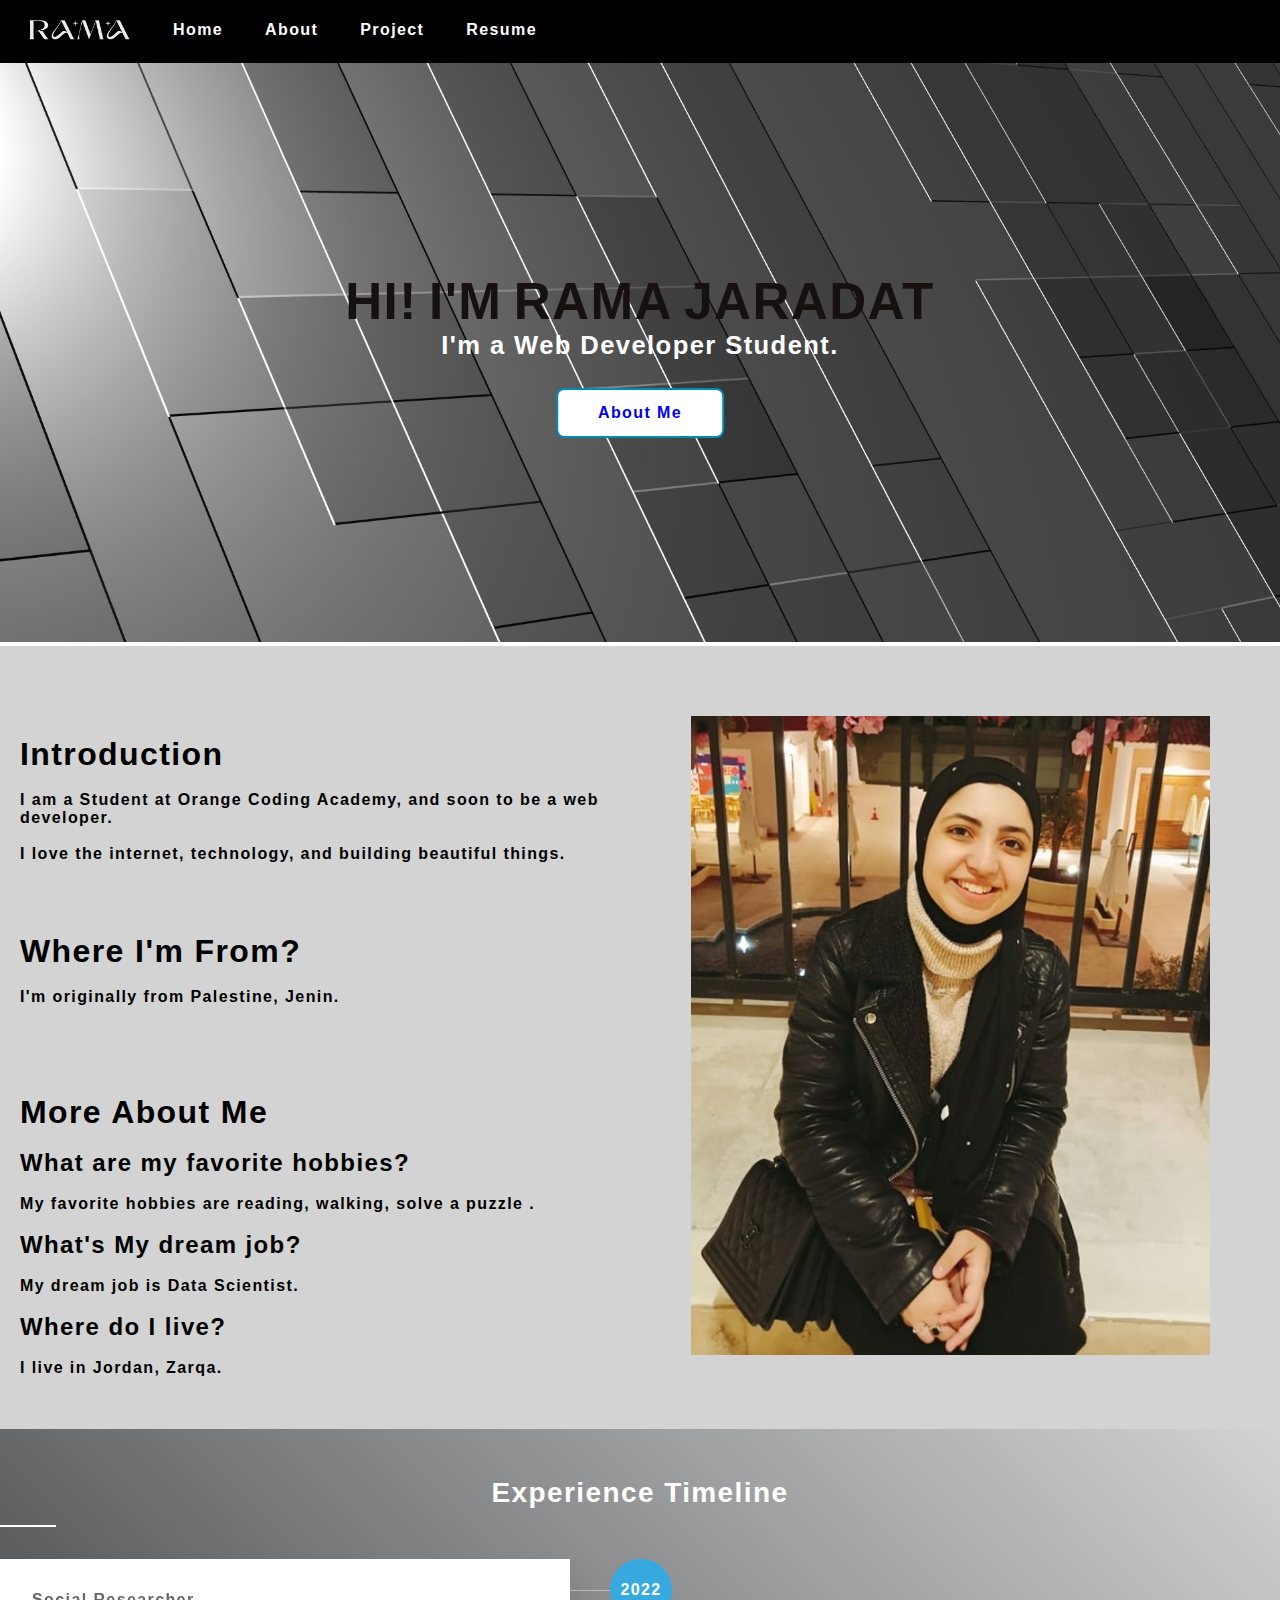
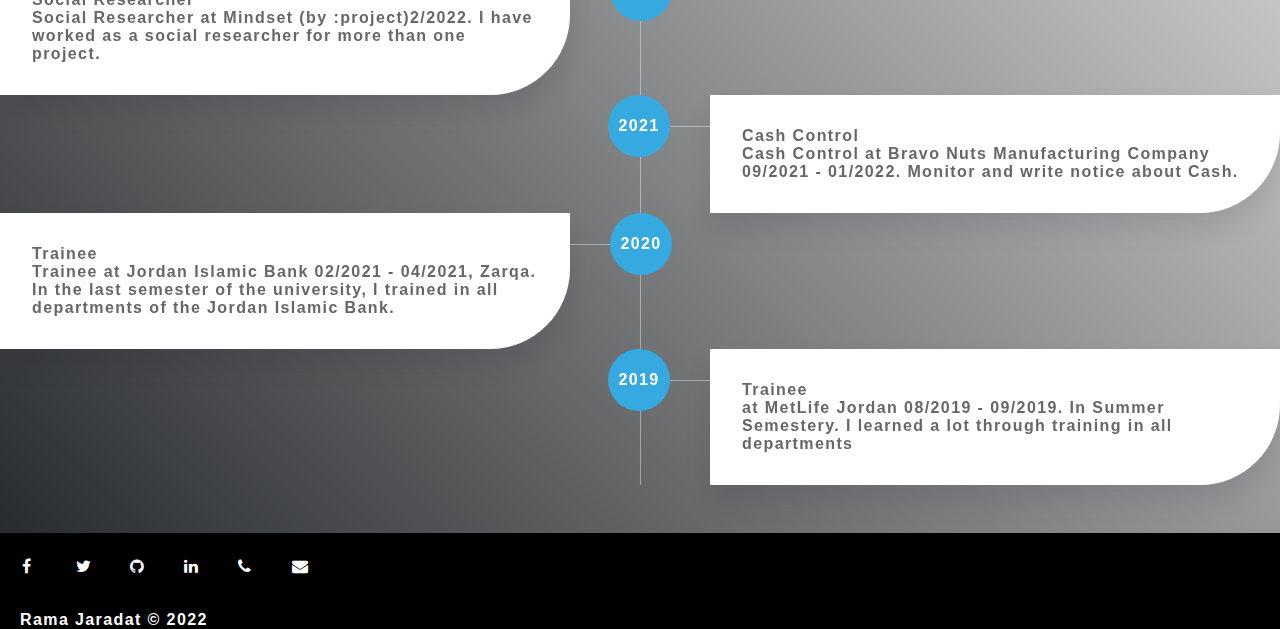
==== commit 7a4225f1: "added img" ====
--- a/index.html
+++ b/index.html
@@ -20,7 +20,7 @@
       <nav>
         <ul>
           <li style="font-size: 19px;">
-            <a href="index.html" aria-disabled="True"><img src="Logo1.jpg"  width="105px" height="30px"  alt=""></a>
+            <a href="index.html" aria-disabled="True"><img src="/img/Logo1.jpg"  width="105px" height="30px"  alt=""></a>
           </li>
 
           <li class="Home"><a href="index.html">Home</a></li>
@@ -35,7 +35,7 @@
       <section class="section1">
         <div class="container-sec">
           <img
-            src="paper4.jpg"
+            src="/img/paper4.jpg"
             alt="Nature"
             style="width: 100%"
           />
@@ -92,7 +92,7 @@
         </section>
 
         
-        <div id="img2"><img src="2.jpg" alt="" /></div>
+        <div id="img2"><img src="/img/2.jpg" alt="" /></div>
       </div>
       
 
